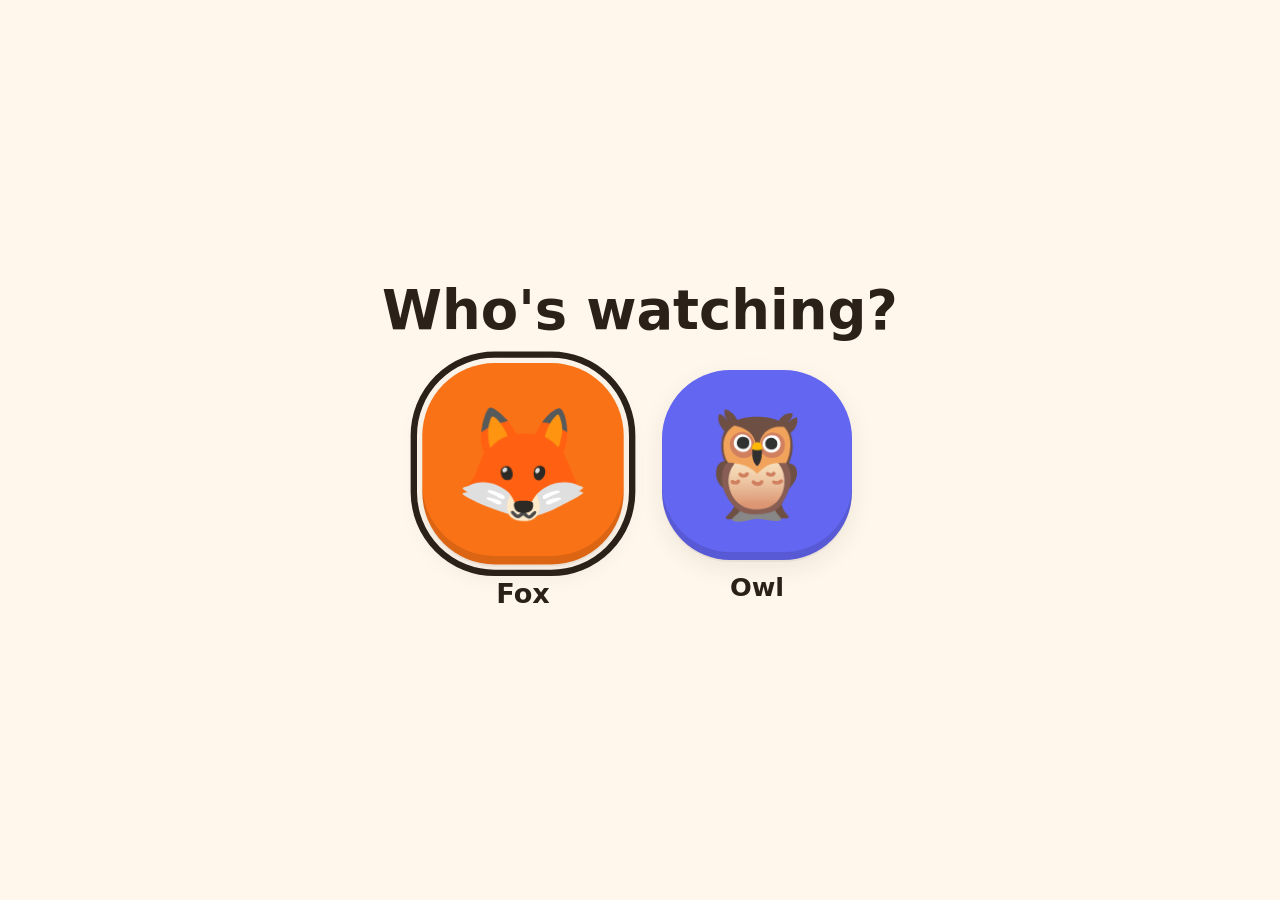
==== index.html @ 574e33ff "Tellybox: whitelist-only YouTube for kids Co-Authored-By: Claude Opus 5.5 <noreply@anthropic.com>" ====
<!doctype html>
<html lang="en">
<head>
  <meta charset="utf-8">
  <meta name="viewport" content="width=device-width, initial-scale=1, viewport-fit=cover">
  <title>Tellybox</title>
  <meta name="theme-color" content="#fff7ec">
  <meta name="referrer" content="strict-origin-when-cross-origin">
  <meta name="robots" content="noindex">
  <link rel="manifest" href="manifest.webmanifest">
  <link rel="icon" href="icons/icon.svg" type="image/svg+xml">
  <link rel="apple-touch-icon" href="icons/icon-180.png">
  <meta name="apple-mobile-web-app-capable" content="yes">
  <meta name="mobile-web-app-capable" content="yes">
  <meta name="apple-mobile-web-app-status-bar-style" content="default">
  <meta name="apple-mobile-web-app-title" content="Tellybox">
  <link rel="stylesheet" href="styles.css">
</head>
<body>
  <main id="app"><div class="screen center"><div class="spinner"></div></div></main>
  <script type="module" src="app.js"></script>
</body>
</html>
---- styles.css ----
:root {
  --accent: #f97316;
  --bg: #fff7ec;
  --ink: #2b2118;
  --muted: #8a7a6a;
  --card: #ffffff;
  --radius: 22px;
  --shadow: 0 2px 0 rgba(60, 40, 20, .06), 0 8px 24px rgba(60, 40, 20, .08);
  --font: ui-rounded, "SF Pro Rounded", "Nunito", "Segoe UI Variable Display", "Segoe UI", system-ui, sans-serif;
  color-scheme: light;
}
* { box-sizing: border-box; }
html, body { margin: 0; background: var(--bg); color: var(--ink); font-family: var(--font); }
body {
  min-height: 100dvh;
  -webkit-tap-highlight-color: transparent;
  -webkit-user-select: none; user-select: none;
  -webkit-touch-callout: none;
  touch-action: manipulation;
  overscroll-behavior: none;
}
a { color: inherit; text-decoration: none; }
img { -webkit-user-drag: none; -webkit-touch-callout: none; }
button { font: inherit; color: inherit; }

/* Big, obvious focus for TV remotes and keyboards */
:focus { outline: none; }
:focus-visible { outline: 5px solid var(--accent); outline-offset: 4px; }

.screen { padding: 20px max(20px, env(safe-area-inset-right)) 40px max(20px, env(safe-area-inset-left)); max-width: 1500px; margin: 0 auto; }
.center { min-height: 100dvh; display: flex; flex-direction: column; align-items: center; justify-content: center; gap: 28px; }
.empty { font-size: 1.4rem; color: var(--muted); text-align: center; padding: 60px 0; }

.spinner { width: 54px; height: 54px; border-radius: 50%; border: 6px solid rgba(255,255,255,.35); border-top-color: var(--accent); animation: spin .9s linear infinite; }
@keyframes spin { to { transform: rotate(360deg); } }

/* ---- who's watching */
.hello { font-size: clamp(2rem, 5vw, 3.4rem); margin: 0; }
.profiles { display: flex; flex-wrap: wrap; justify-content: center; gap: clamp(18px, 4vw, 44px); }
.profile { display: flex; flex-direction: column; align-items: center; gap: 12px; transition: transform .15s; }
.profile .emoji {
  width: clamp(120px, 18vw, 190px); aspect-ratio: 1; border-radius: 36%;
  display: grid; place-items: center; font-size: clamp(4rem, 9vw, 6.5rem);
  background: var(--c); box-shadow: var(--shadow), inset 0 -8px 0 rgba(0,0,0,.12);
}
.profile .pname { font-size: 1.6rem; font-weight: 800; }
.profile:hover, .profile:focus-visible { transform: scale(1.06); }
.profile:focus-visible { outline: none; }
.profile:focus-visible .emoji { outline: 6px solid var(--ink); outline-offset: 5px; }

/* ---- header bar */
.bar {
  position: sticky; top: 0; z-index: 5;
  display: flex; align-items: center; gap: 14px;
  padding: max(12px, env(safe-area-inset-top)) max(20px, env(safe-area-inset-right)) 12px max(20px, env(safe-area-inset-left));
  background: color-mix(in srgb, var(--bg) 92%, transparent);
  backdrop-filter: blur(10px); -webkit-backdrop-filter: blur(10px);
}
.bar-title { flex: 1; margin: 0; font-size: clamp(1.4rem, 3vw, 2.1rem); white-space: nowrap; overflow: hidden; text-overflow: ellipsis; }
.iconbtn, .me {
  flex: none; width: 58px; height: 58px; border-radius: 50%;
  display: grid; place-items: center; font-size: 1.8rem; font-weight: 900;
  background: var(--card); box-shadow: var(--shadow);
}
.me { background: var(--c); font-size: 2rem; }

/* ---- sources (channels, playlists, picks) */
.sources { display: grid; grid-template-columns: repeat(auto-fill, minmax(190px, 1fr)); gap: 22px; }
.source {
  display: flex; flex-direction: column; align-items: center; text-align: center; gap: 10px;
  padding: 22px 14px 18px; border-radius: var(--radius); background: var(--card); box-shadow: var(--shadow);
  transition: transform .15s;
}
.source:hover, .source:focus-visible { transform: translateY(-4px); }
.source-art { width: 130px; aspect-ratio: 1; border-radius: 50%; overflow: hidden; display: grid; place-items: center; font-size: 4rem; background: color-mix(in srgb, var(--accent) 18%, white); }
.source-art img { width: 100%; height: 100%; object-fit: cover; }
.source.playlist .source-art, .source.mine .source-art { border-radius: 18px; width: 100%; aspect-ratio: 16/9; }
.source.mine .source-art { outline: 4px solid var(--accent); }
.source-title { font-weight: 800; font-size: 1.2rem; line-height: 1.2; }
.source-count { color: var(--muted); font-size: .95rem; }

/* ---- video grid */
.tools { display: flex; flex-wrap: wrap; gap: 12px; align-items: center; justify-content: space-between; margin: 4px 0 20px; }
.chips { display: flex; gap: 8px; flex-wrap: wrap; }
.chip { padding: 10px 18px; border-radius: 999px; background: var(--card); box-shadow: var(--shadow); font-weight: 700; }
.chip.on { background: var(--accent); color: #fff; }
.search {
  font: inherit; font-size: 1.1rem; padding: 12px 18px; border-radius: 999px; border: 3px solid transparent;
  background: var(--card); box-shadow: var(--shadow); min-width: min(320px, 100%); -webkit-user-select: text; user-select: text;
}
.search:focus { border-color: var(--accent); }

.grid { display: grid; grid-template-columns: repeat(auto-fill, minmax(240px, 1fr)); gap: 22px 18px; }
.card { display: flex; flex-direction: column; gap: 8px; border-radius: var(--radius); transition: transform .15s; }
.card:hover, .card:focus-visible { transform: scale(1.03); }
.thumb { position: relative; aspect-ratio: 16/9; border-radius: var(--radius); overflow: hidden; background: #e9dccb; box-shadow: var(--shadow); }
.thumb img { width: 100%; height: 100%; object-fit: cover; display: block; }
.dur { position: absolute; right: 8px; bottom: 8px; background: rgba(0,0,0,.75); color: #fff; font-size: .85rem; font-weight: 700; padding: 3px 8px; border-radius: 8px; }
.seen { position: absolute; left: 8px; top: 8px; width: 30px; height: 30px; border-radius: 50%; display: grid; place-items: center; background: #16a34a; color: #fff; font-weight: 900; }
.ctitle { font-weight: 700; font-size: 1.02rem; line-height: 1.25; padding: 0 4px; display: -webkit-box; -webkit-line-clamp: 2; -webkit-box-orient: vertical; overflow: hidden; }

.pager { display: flex; align-items: center; justify-content: center; gap: 22px; margin-top: 34px; }
.pbig { padding: 16px 30px; border-radius: 999px; background: var(--accent); color: #fff; font-weight: 800; font-size: 1.25rem; box-shadow: var(--shadow); }
.pbig.off { background: #e7dccd; color: #b7a894; box-shadow: none; }
.pnum { font-weight: 800; color: var(--muted); font-size: 1.1rem; }

/* ---- player */
body.playing { background: #000; overflow: hidden; }
.stage { position: fixed; inset: 0; background: #000; color: #fff; overflow: hidden; }
.frame, .frame iframe { position: absolute; inset: 0; width: 100%; height: 100%; border: 0; }
.shield { position: absolute; inset: 0; z-index: 2; }
.shield.tap-through { pointer-events: none; }

.topbar, .controls { position: absolute; left: 0; right: 0; z-index: 4; display: flex; align-items: center; gap: 14px; transition: opacity .25s; }
.topbar { top: 0; padding: max(14px, env(safe-area-inset-top)) 20px 30px; background: linear-gradient(rgba(0,0,0,.7), transparent); }
.controls { bottom: 0; padding: 30px 20px max(16px, env(safe-area-inset-bottom)); background: linear-gradient(transparent, rgba(0,0,0,.75)); }
.topbar.hidden, .controls.hidden { opacity: 0; pointer-events: none; }
.ptitle { font-weight: 800; font-size: 1.3rem; white-space: nowrap; overflow: hidden; text-overflow: ellipsis; text-shadow: 0 1px 4px #000; }
.pbtn { flex: none; min-width: 58px; height: 58px; padding: 0 14px; border: 0; border-radius: 999px; background: rgba(255,255,255,.18); font-size: 1.3rem; font-weight: 800; cursor: pointer; backdrop-filter: blur(6px); }
.pbtn.big { min-width: 76px; height: 76px; font-size: 2rem; background: var(--accent); }
.pbtn:focus-visible { outline-color: #fff; }
#scrub { flex: 1; min-width: 80px; height: 40px; accent-color: var(--accent); cursor: pointer; }
.time { font-variant-numeric: tabular-nums; font-weight: 700; white-space: nowrap; }

.cover {
  position: absolute; inset: 0; z-index: 6; display: grid; place-items: center; text-align: center; padding: 24px;
  background: linear-gradient(rgba(0,0,0,.62), rgba(0,0,0,.82)), var(--thumb) center / cover no-repeat, #000;
}
.cover.hidden { display: none; }
.cover-inner { display: flex; flex-direction: column; align-items: center; gap: 18px; max-width: 900px; }
.cover-title { margin: 0; font-size: clamp(1.4rem, 3.5vw, 2.4rem); text-shadow: 0 2px 8px #000; }
.cover-msg { font-size: 1.3rem; min-height: 1em; }
.cover-actions { display: flex; flex-wrap: wrap; gap: 14px; justify-content: center; }
.cbtn { border: 0; padding: 18px 30px; border-radius: 999px; font-size: 1.35rem; font-weight: 800; cursor: pointer; background: rgba(255,255,255,.92); color: var(--ink); }
.cbtn.primary { background: var(--accent); color: #fff; font-size: 1.6rem; padding: 22px 40px; }
.cbtn:focus-visible { outline-color: #fff; }

@media (max-width: 600px) {
  .grid { grid-template-columns: repeat(auto-fill, minmax(160px, 1fr)); gap: 16px 12px; }
  .sources { grid-template-columns: repeat(auto-fill, minmax(150px, 1fr)); gap: 14px; }
  .source-art { width: 100px; }
  .controls { gap: 8px; padding-left: 10px; padding-right: 10px; }
  .pbtn { min-width: 48px; height: 48px; padding: 0 10px; font-size: 1.05rem; }
  .pbtn.big { min-width: 62px; height: 62px; }
  .time { display: none; }
}
@media (prefers-reduced-motion: reduce) { * { transition: none !important; animation-duration: 3s !important; } }
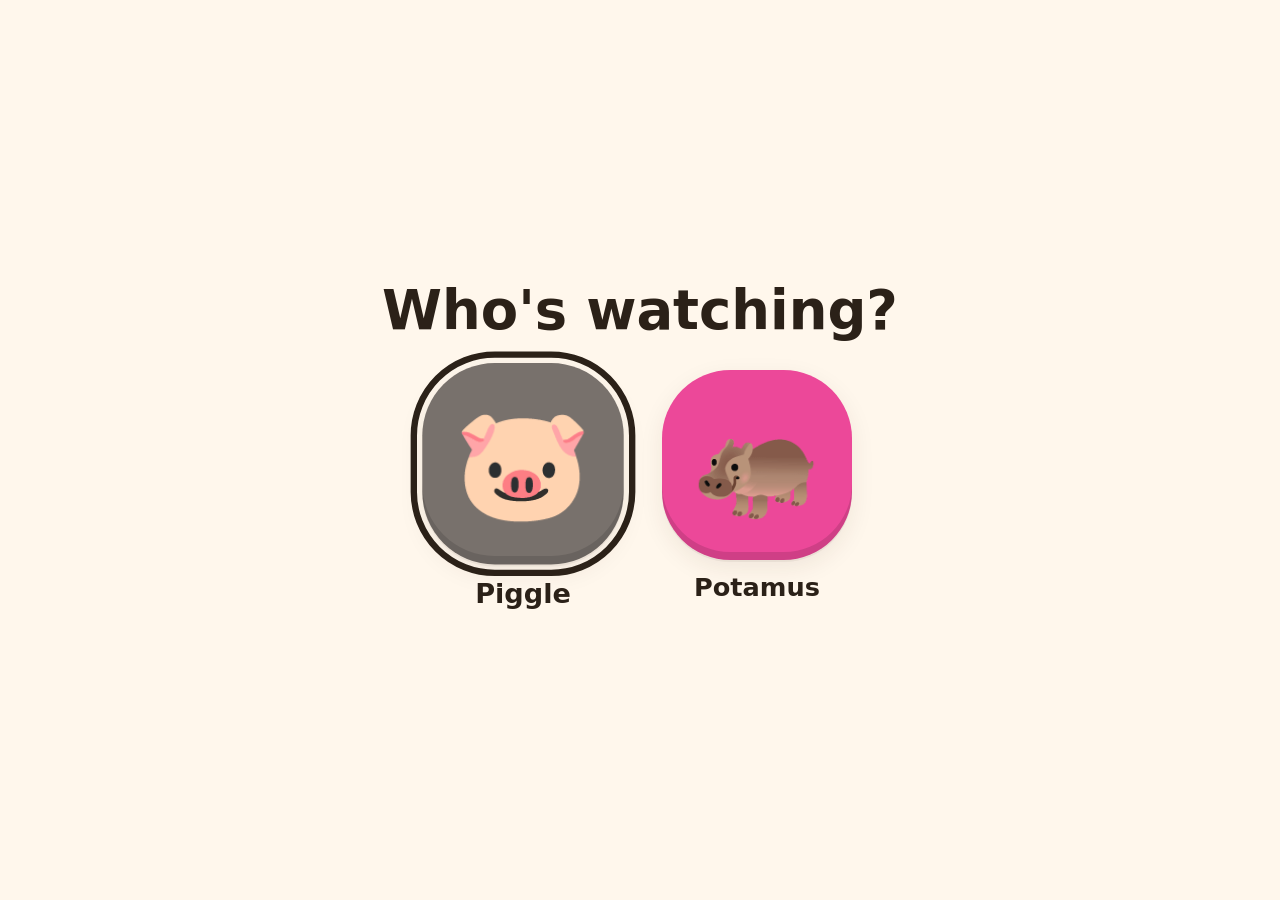
==== commit a2d1d834: "Rename to Wigwam, new wigwam icon, and a video browser in admin - Everything that said Tellybox now " ====
--- a/index.html
+++ b/index.html
@@ -3,17 +3,17 @@
 <head>
   <meta charset="utf-8">
   <meta name="viewport" content="width=device-width, initial-scale=1, viewport-fit=cover">
-  <title>Tellybox</title>
+  <title>Wigwam</title>
   <meta name="theme-color" content="#fff7ec">
   <meta name="referrer" content="strict-origin-when-cross-origin">
   <meta name="robots" content="noindex">
   <link rel="manifest" href="manifest.webmanifest">
-  <link rel="icon" href="icons/icon.svg" type="image/svg+xml">
+  <link rel="icon" href="icons/favicon.png" type="image/png">
   <link rel="apple-touch-icon" href="icons/icon-180.png">
   <meta name="apple-mobile-web-app-capable" content="yes">
   <meta name="mobile-web-app-capable" content="yes">
   <meta name="apple-mobile-web-app-status-bar-style" content="default">
-  <meta name="apple-mobile-web-app-title" content="Tellybox">
+  <meta name="apple-mobile-web-app-title" content="Wigwam">
   <link rel="stylesheet" href="styles.css">
 </head>
 <body>
--- a/styles.css
+++ b/styles.css
@@ -104,23 +104,17 @@
 .pbig.off { background: #e7dccd; color: #b7a894; box-shadow: none; }
 .pnum { font-weight: 800; color: var(--muted); font-size: 1.1rem; }
 
-/* ---- player */
+/* ---- player: YouTube's own player, with a slim Wigwam bar above it */
 body.playing { background: #000; overflow: hidden; }
-.stage { position: fixed; inset: 0; background: #000; color: #fff; overflow: hidden; }
-.frame, .frame iframe { position: absolute; inset: 0; width: 100%; height: 100%; border: 0; }
-.shield { position: absolute; inset: 0; z-index: 2; }
-.shield.tap-through { pointer-events: none; }
-
-.topbar, .controls { position: absolute; left: 0; right: 0; z-index: 4; display: flex; align-items: center; gap: 14px; transition: opacity .25s; }
-.topbar { top: 0; padding: max(14px, env(safe-area-inset-top)) 20px 30px; background: linear-gradient(rgba(0,0,0,.7), transparent); }
-.controls { bottom: 0; padding: 30px 20px max(16px, env(safe-area-inset-bottom)); background: linear-gradient(transparent, rgba(0,0,0,.75)); }
-.topbar.hidden, .controls.hidden { opacity: 0; pointer-events: none; }
-.ptitle { font-weight: 800; font-size: 1.3rem; white-space: nowrap; overflow: hidden; text-overflow: ellipsis; text-shadow: 0 1px 4px #000; }
-.pbtn { flex: none; min-width: 58px; height: 58px; padding: 0 14px; border: 0; border-radius: 999px; background: rgba(255,255,255,.18); font-size: 1.3rem; font-weight: 800; cursor: pointer; backdrop-filter: blur(6px); }
-.pbtn.big { min-width: 76px; height: 76px; font-size: 2rem; background: var(--accent); }
+.stage { position: fixed; inset: 0; display: flex; flex-direction: column; background: #000; color: #fff; }
+.topbar { flex: none; display: flex; align-items: center; gap: 14px; padding: max(10px, env(safe-area-inset-top)) 16px 10px; }
+.ptitle { font-weight: 800; font-size: 1.3rem; white-space: nowrap; overflow: hidden; text-overflow: ellipsis; }
+.pbtn { flex: none; min-width: 58px; height: 58px; padding: 0 14px; border: 0; border-radius: 999px; background: rgba(255,255,255,.18); font-size: 1.3rem; font-weight: 800; cursor: pointer; }
 .pbtn:focus-visible { outline-color: #fff; }
-#scrub { flex: 1; min-width: 80px; height: 40px; accent-color: var(--accent); cursor: pointer; }
-.time { font-variant-numeric: tabular-nums; font-weight: 700; white-space: nowrap; }
+.frame { position: relative; flex: 1; min-height: 0; margin-bottom: env(safe-area-inset-bottom); }
+.frame iframe { position: absolute; inset: 0; width: 100%; height: 100%; border: 0; }
+/* Swallows taps on YouTube's "More videos" button and logo (bottom-right of its control bar). */
+.yt-guard { position: absolute; right: 0; bottom: 0; width: min(380px, 100%); height: 60px; z-index: 2; }
 
 .cover {
   position: absolute; inset: 0; z-index: 6; display: grid; place-items: center; text-align: center; padding: 24px;
@@ -128,8 +122,8 @@
 }
 .cover.hidden { display: none; }
 .cover-inner { display: flex; flex-direction: column; align-items: center; gap: 18px; max-width: 900px; }
-.cover-title { margin: 0; font-size: clamp(1.4rem, 3.5vw, 2.4rem); text-shadow: 0 2px 8px #000; }
-.cover-msg { font-size: 1.3rem; min-height: 1em; }
+.cover-msg { font-size: 1.6rem; font-weight: 800; text-shadow: 0 2px 8px #000; }
+.cover-msg:empty { display: none; }
 .cover-actions { display: flex; flex-wrap: wrap; gap: 14px; justify-content: center; }
 .cbtn { border: 0; padding: 18px 30px; border-radius: 999px; font-size: 1.35rem; font-weight: 800; cursor: pointer; background: rgba(255,255,255,.92); color: var(--ink); }
 .cbtn.primary { background: var(--accent); color: #fff; font-size: 1.6rem; padding: 22px 40px; }
@@ -139,9 +133,6 @@
   .grid { grid-template-columns: repeat(auto-fill, minmax(160px, 1fr)); gap: 16px 12px; }
   .sources { grid-template-columns: repeat(auto-fill, minmax(150px, 1fr)); gap: 14px; }
   .source-art { width: 100px; }
-  .controls { gap: 8px; padding-left: 10px; padding-right: 10px; }
-  .pbtn { min-width: 48px; height: 48px; padding: 0 10px; font-size: 1.05rem; }
-  .pbtn.big { min-width: 62px; height: 62px; }
-  .time { display: none; }
+  .pbtn { min-width: 48px; height: 48px; }
 }
 @media (prefers-reduced-motion: reduce) { * { transition: none !important; animation-duration: 3s !important; } }
